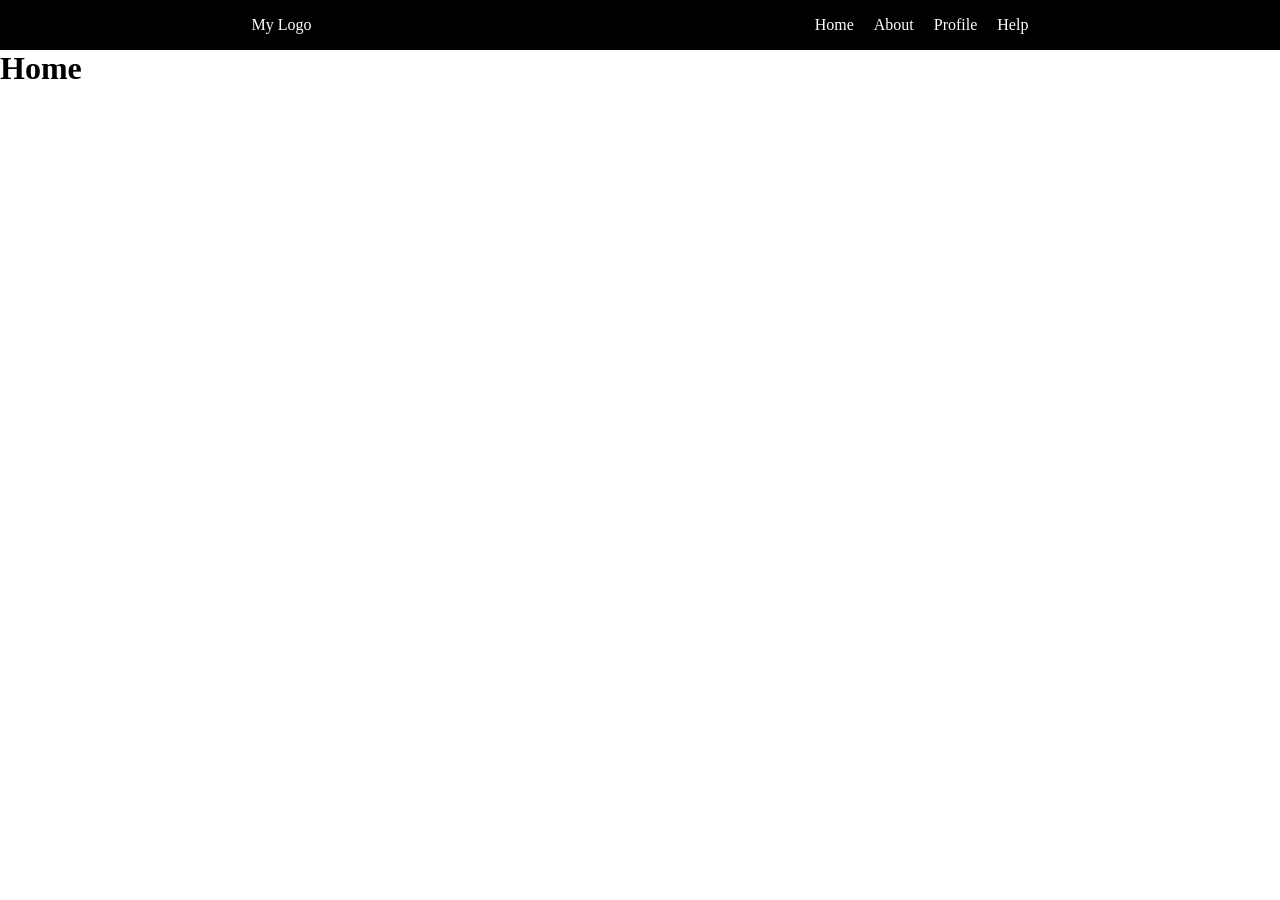
==== index.html @ 6d410bca "first commit" ====
<!DOCTYPE html>
<html lang="en">
<head>
    <meta charset="UTF-8">
    <meta name="viewport" content="width=device-width, initial-scale=1.0">
    <title>project1</title>
    <link rel="stylesheet" href="styles.css">
</head>
<body>
    <header id="header">
       
    </header>
    <h1>Home</h1>
    <script src="script.js"></script>
</body>
</html>
---- styles.css ----
*{
    margin: 0;
    padding: 0;
}
body{
    box-sizing: border-box;
}
nav{
    display: flex;
    justify-content: space-around;
    align-items: center;
    background-color: black;
    color: white;
    height: 50px;
}
ul{
    display: flex;
    list-style: none ;
    gap: 20px;
}
ul li a{
    text-decoration: none;
    color: white;
}
.active{
    color: red;
}
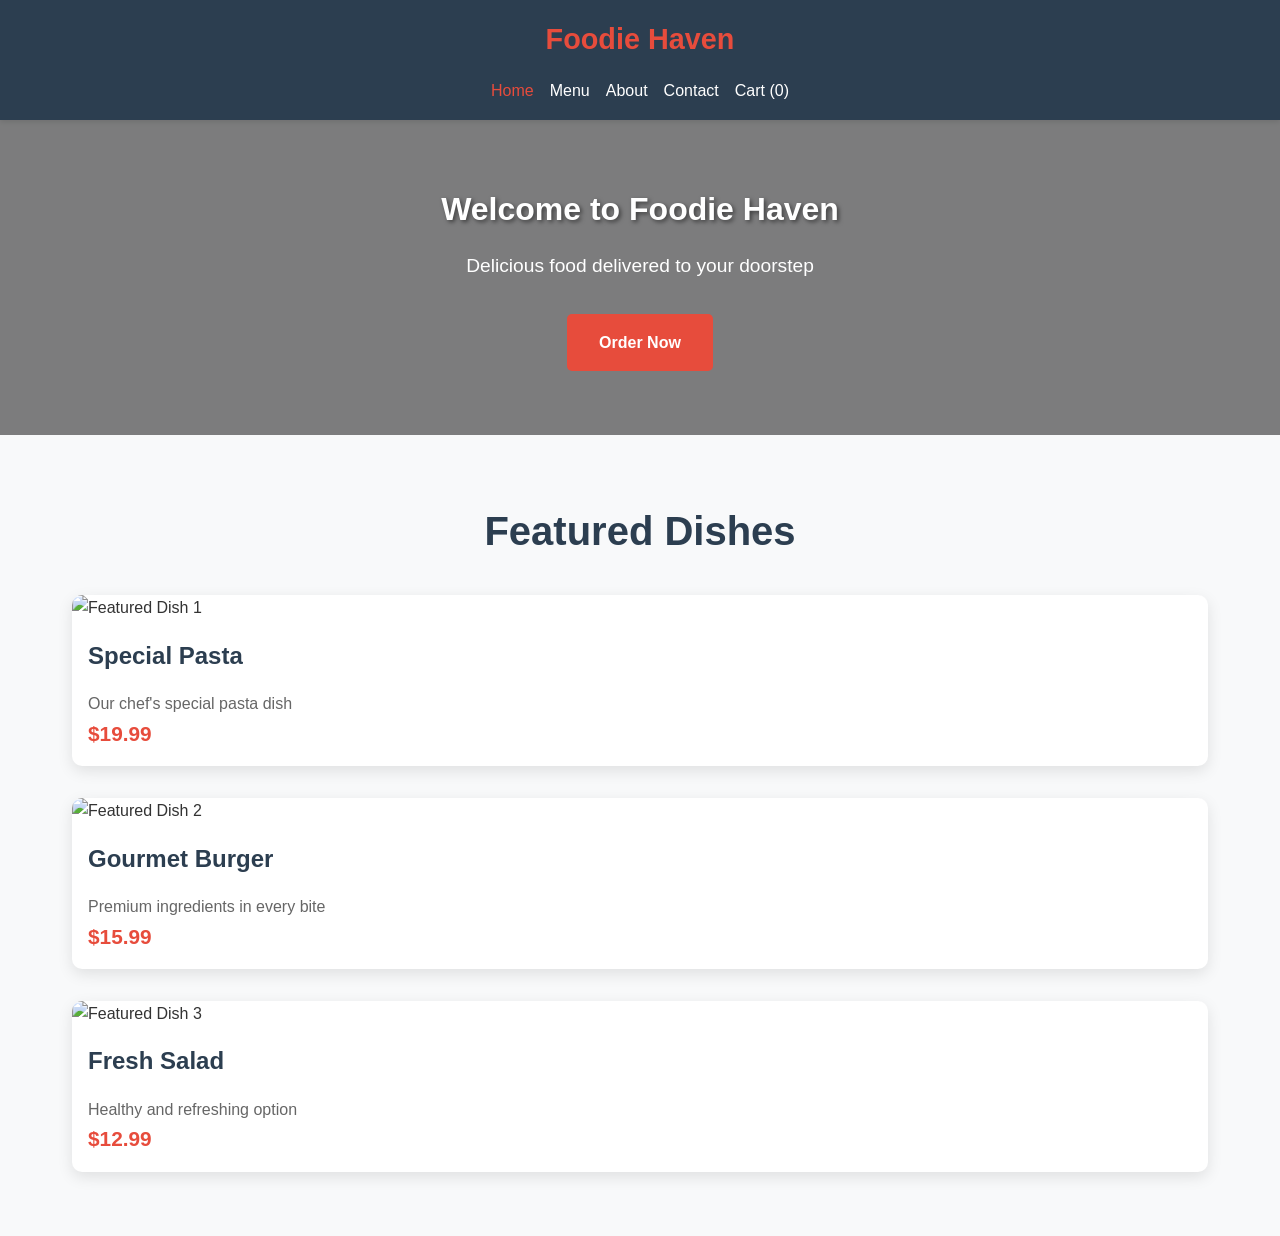
==== commit 65f562c0: "changed design" ====
--- a/index.html
+++ b/index.html
@@ -3,14 +3,43 @@
 <head>
     <meta charset="UTF-8">
     <meta name="viewport" content="width=device-width, initial-scale=1.0">
-    <title>project1</title>
+    <title>Foodie Haven - Online Food Store</title>
     <link rel="stylesheet" href="styles.css">
 </head>
 <body>
     <header id="header">
        
     </header>
-    <h1>Home</h1>
+    <main>
+        <section class="hero">
+            <h1>Welcome to Foodie Haven</h1>
+            <p>Delicious food delivered to your doorstep</p>
+            <a href="menu.html" class="cta-button">Order Now</a>
+        </section>
+        <section class="featured-products">
+            <h2>Featured Dishes</h2>
+            <div class="product-grid">
+                <div class="product-card">
+                    <img src="https://via.placeholder.com/300x200?text=Featured+Dish+1" alt="Featured Dish 1">
+                    <h3>Special Pasta</h3>
+                    <p>Our chef's special pasta dish</p>
+                    <span class="price">$19.99</span>
+                </div>
+                <div class="product-card">
+                    <img src="https://via.placeholder.com/300x200?text=Featured+Dish+2" alt="Featured Dish 2">
+                    <h3>Gourmet Burger</h3>
+                    <p>Premium ingredients in every bite</p>
+                    <span class="price">$15.99</span>
+                </div>
+                <div class="product-card">
+                    <img src="https://via.placeholder.com/300x200?text=Featured+Dish+3" alt="Featured Dish 3">
+                    <h3>Fresh Salad</h3>
+                    <p>Healthy and refreshing option</p>
+                    <span class="price">$12.99</span>
+                </div>
+            </div>
+        </section>
+    </main>
     <script src="script.js"></script>
 </body>
 </html>
--- a/styles.css
+++ b/styles.css
@@ -1,27 +1,443 @@
-*{
+* {
     margin: 0;
     padding: 0;
-}
-body{
     box-sizing: border-box;
 }
-nav{
+
+body {
+    font-family: 'Arial', sans-serif;
+    line-height: 1.6;
+    color: #333;
+    background-color: #f8f9fa;
+}
+
+nav {
     display: flex;
-    justify-content: space-around;
+    justify-content: space-between;
     align-items: center;
-    background-color: black;
-    color: white;
-    height: 50px;
-}
-ul{
+    background-color: #2c3e50;
+    color: white;
+    padding: 1rem 2rem;
+    box-shadow: 0 2px 5px rgba(0,0,0,0.1);
+}
+
+.logo {
+    font-size: 1.8rem;
+    font-weight: bold;
+    color: #e74c3c;
+}
+
+ul {
     display: flex;
-    list-style: none ;
-    gap: 20px;
-}
-ul li a{
+    list-style: none;
+    gap: 2rem;
+}
+
+ul li a {
     text-decoration: none;
     color: white;
-}
-.active{
-    color: red;
+    font-weight: 500;
+    transition: color 0.3s ease;
+}
+
+ul li a:hover, .active {
+    color: #e74c3c;
+}
+
+main {
+    min-height: calc(100vh - 80px);
+}
+
+.hero {
+    background: linear-gradient(rgba(0,0,0,0.5), rgba(0,0,0,0.5)), url('https://via.placeholder.com/1200x400?text=Delicious+Food');
+    background-size: cover;
+    background-position: center;
+    color: white;
+    text-align: center;
+    padding: 4rem 2rem;
+}
+
+.hero h1 {
+    font-size: 3rem;
+    margin-bottom: 1rem;
+    text-shadow: 2px 2px 4px rgba(0,0,0,0.5);
+}
+
+.hero p {
+    font-size: 1.2rem;
+    margin-bottom: 2rem;
+}
+
+.cta-button {
+    display: inline-block;
+    background-color: #e74c3c;
+    color: white;
+    padding: 1rem 2rem;
+    text-decoration: none;
+    border-radius: 5px;
+    font-weight: bold;
+    transition: background-color 0.3s ease;
+}
+
+.cta-button:hover {
+    background-color: #c0392b;
+}
+
+.featured-products, .menu-section, .about-content, .contact-content, .faq-content, .support-content, .cart-section {
+    padding: 4rem 2rem;
+    max-width: 1200px;
+    margin: 0 auto;
+}
+
+.featured-products h2, .menu-section h2, .about-content h2, .contact-content h2, .faq-content h2, .support-content h2 {
+    text-align: center;
+    margin-bottom: 2rem;
+    color: #2c3e50;
+    font-size: 2.5rem;
+}
+
+.product-grid, .menu-grid {
+    display: grid;
+    grid-template-columns: repeat(auto-fit, minmax(300px, 1fr));
+    gap: 2rem;
+    margin-top: 2rem;
+}
+
+.product-card, .menu-item {
+    background: white;
+    border-radius: 10px;
+    overflow: hidden;
+    box-shadow: 0 5px 15px rgba(0,0,0,0.1);
+    transition: transform 0.3s ease;
+}
+
+.product-card:hover, .menu-item:hover {
+    transform: translateY(-5px);
+}
+
+.product-card img, .menu-item img {
+    width: 100%;
+    height: 200px;
+    object-fit: cover;
+}
+
+.product-card h3, .menu-item h3 {
+    padding: 1rem;
+    font-size: 1.5rem;
+    color: #2c3e50;
+}
+
+.product-card p, .menu-item p {
+    padding: 0 1rem;
+    color: #666;
+}
+
+.price {
+    display: block;
+    font-size: 1.3rem;
+    font-weight: bold;
+    color: #e74c3c;
+    padding: 0 1rem 1rem;
+}
+
+.add-to-cart {
+    display: block;
+    width: calc(100% - 2rem);
+    margin: 0 1rem 1rem;
+    padding: 0.8rem;
+    background-color: #27ae60;
+    color: white;
+    border: none;
+    border-radius: 5px;
+    font-weight: bold;
+    cursor: pointer;
+    transition: background-color 0.3s ease;
+}
+
+.add-to-cart:hover {
+    background-color: #229954;
+}
+
+.about-content {
+    display: grid;
+    grid-template-columns: 2fr 1fr;
+    gap: 3rem;
+    align-items: start;
+}
+
+.about-text h2 {
+    color: #2c3e50;
+    margin-bottom: 1rem;
+    margin-top: 2rem;
+}
+
+.about-text ul {
+    margin-left: 2rem;
+    margin-bottom: 2rem;
+}
+
+.about-text li {
+    margin-bottom: 0.5rem;
+}
+
+.about-image img {
+    width: 100%;
+    border-radius: 10px;
+    box-shadow: 0 5px 15px rgba(0,0,0,0.1);
+}
+
+.contact-content {
+    display: grid;
+    grid-template-columns: 1fr 1fr;
+    gap: 3rem;
+}
+
+.contact-details {
+    display: grid;
+    grid-template-columns: 1fr 1fr;
+    gap: 2rem;
+}
+
+.contact-item {
+    background: white;
+    padding: 1.5rem;
+    border-radius: 10px;
+    box-shadow: 0 5px 15px rgba(0,0,0,0.1);
+}
+
+.contact-item h3 {
+    color: #2c3e50;
+    margin-bottom: 0.5rem;
+}
+
+.contact-form {
+    background: white;
+    padding: 2rem;
+    border-radius: 10px;
+    box-shadow: 0 5px 15px rgba(0,0,0,0.1);
+}
+
+.form-group {
+    margin-bottom: 1.5rem;
+}
+
+.form-group label {
+    display: block;
+    margin-bottom: 0.5rem;
+    font-weight: bold;
+    color: #2c3e50;
+}
+
+.form-group input, .form-group textarea {
+    width: 100%;
+    padding: 0.8rem;
+    border: 1px solid #ddd;
+    border-radius: 5px;
+    font-size: 1rem;
+}
+
+.submit-btn {
+    background-color: #e74c3c;
+    color: white;
+    padding: 1rem 2rem;
+    border: none;
+    border-radius: 5px;
+    font-weight: bold;
+    cursor: pointer;
+    transition: background-color 0.3s ease;
+}
+
+.submit-btn:hover {
+    background-color: #c0392b;
+}
+
+.faq-item {
+    background: white;
+    margin-bottom: 1rem;
+    padding: 1.5rem;
+    border-radius: 10px;
+    box-shadow: 0 2px 10px rgba(0,0,0,0.1);
+}
+
+.faq-item h3 {
+    color: #2c3e50;
+    margin-bottom: 0.5rem;
+}
+
+.support-options {
+    display: grid;
+    grid-template-columns: 1fr 1fr;
+    gap: 2rem;
+    margin-top: 2rem;
+}
+
+.support-item {
+    background: white;
+    padding: 2rem;
+    border-radius: 10px;
+    box-shadow: 0 5px 15px rgba(0,0,0,0.1);
+    text-align: center;
+}
+
+.support-item h3 {
+    color: #2c3e50;
+    margin-bottom: 1rem;
+}
+
+.cart-section {
+    background: white;
+    padding: 2rem;
+    border-radius: 10px;
+    box-shadow: 0 5px 15px rgba(0,0,0,0.1);
+    margin: 2rem auto;
+    max-width: 800px;
+}
+
+#cart-total {
+    margin-top: 2rem;
+    padding-top: 2rem;
+    border-top: 1px solid #eee;
+    text-align: right;
+}
+
+#checkout-btn {
+    background-color: #e74c3c;
+    color: white;
+    padding: 1rem 2rem;
+    border: none;
+    border-radius: 5px;
+    font-weight: bold;
+    cursor: pointer;
+    margin-top: 1rem;
+    transition: background-color 0.3s ease;
+}
+
+#checkout-btn:hover:not(:disabled) {
+    background-color: #c0392b;
+}
+
+#checkout-btn:disabled {
+    background-color: #bdc3c7;
+    cursor: not-allowed;
+}
+
+.cart-items-list {
+    margin-bottom: 2rem;
+}
+
+.cart-item {
+    display: flex;
+    justify-content: space-between;
+    align-items: center;
+    padding: 1rem;
+    border-bottom: 1px solid #eee;
+    background: #f9f9f9;
+    border-radius: 5px;
+    margin-bottom: 1rem;
+}
+
+.cart-item-info h4 {
+    margin-bottom: 0.5rem;
+    color: #2c3e50;
+}
+
+.cart-item-controls {
+    display: flex;
+    align-items: center;
+    gap: 0.5rem;
+}
+
+.cart-item-controls button {
+    background: #3498db;
+    color: white;
+    border: none;
+    padding: 0.3rem 0.6rem;
+    border-radius: 3px;
+    cursor: pointer;
+}
+
+.cart-item-controls .remove-btn {
+    background: #e74c3c;
+    margin-left: 1rem;
+}
+
+.cart-item-total {
+    font-weight: bold;
+    color: #e74c3c;
+    font-size: 1.1rem;
+}
+
+@media (max-width: 768px) {
+    nav {
+        flex-direction: column;
+        padding: 1rem;
+    }
+
+    ul {
+        margin-top: 1rem;
+        gap: 1rem;
+    }
+
+    .hero h1 {
+        font-size: 2rem;
+    }
+
+    .product-grid, .menu-grid {
+        grid-template-columns: 1fr;
+    }
+
+    .about-content, .contact-content {
+        grid-template-columns: 1fr;
+        gap: 2rem;
+    }
+
+    .contact-details {
+        grid-template-columns: 1fr;
+    }
+
+    .support-options {
+        grid-template-columns: 1fr;
+    }
+
+    .cart-item {
+        flex-direction: column;
+        align-items: flex-start;
+        gap: 1rem;
+    }
+
+    .cart-item-controls {
+        align-self: stretch;
+        justify-content: space-between;
+    }
+}
+    nav {
+        flex-direction: column;
+        padding: 1rem;
+    }
+
+    ul {
+        margin-top: 1rem;
+        gap: 1rem;
+    }
+
+    .hero h1 {
+        font-size: 2rem;
+    }
+
+    .product-grid, .menu-grid {
+        grid-template-columns: 1fr;
+    }
+
+    .about-content, .contact-content {
+        grid-template-columns: 1fr;
+        gap: 2rem;
+    }
+
+    .contact-details {
+        grid-template-columns: 1fr;
+    }
+
+    .support-options {
+        grid-template-columns: 1fr;
+    }
 }
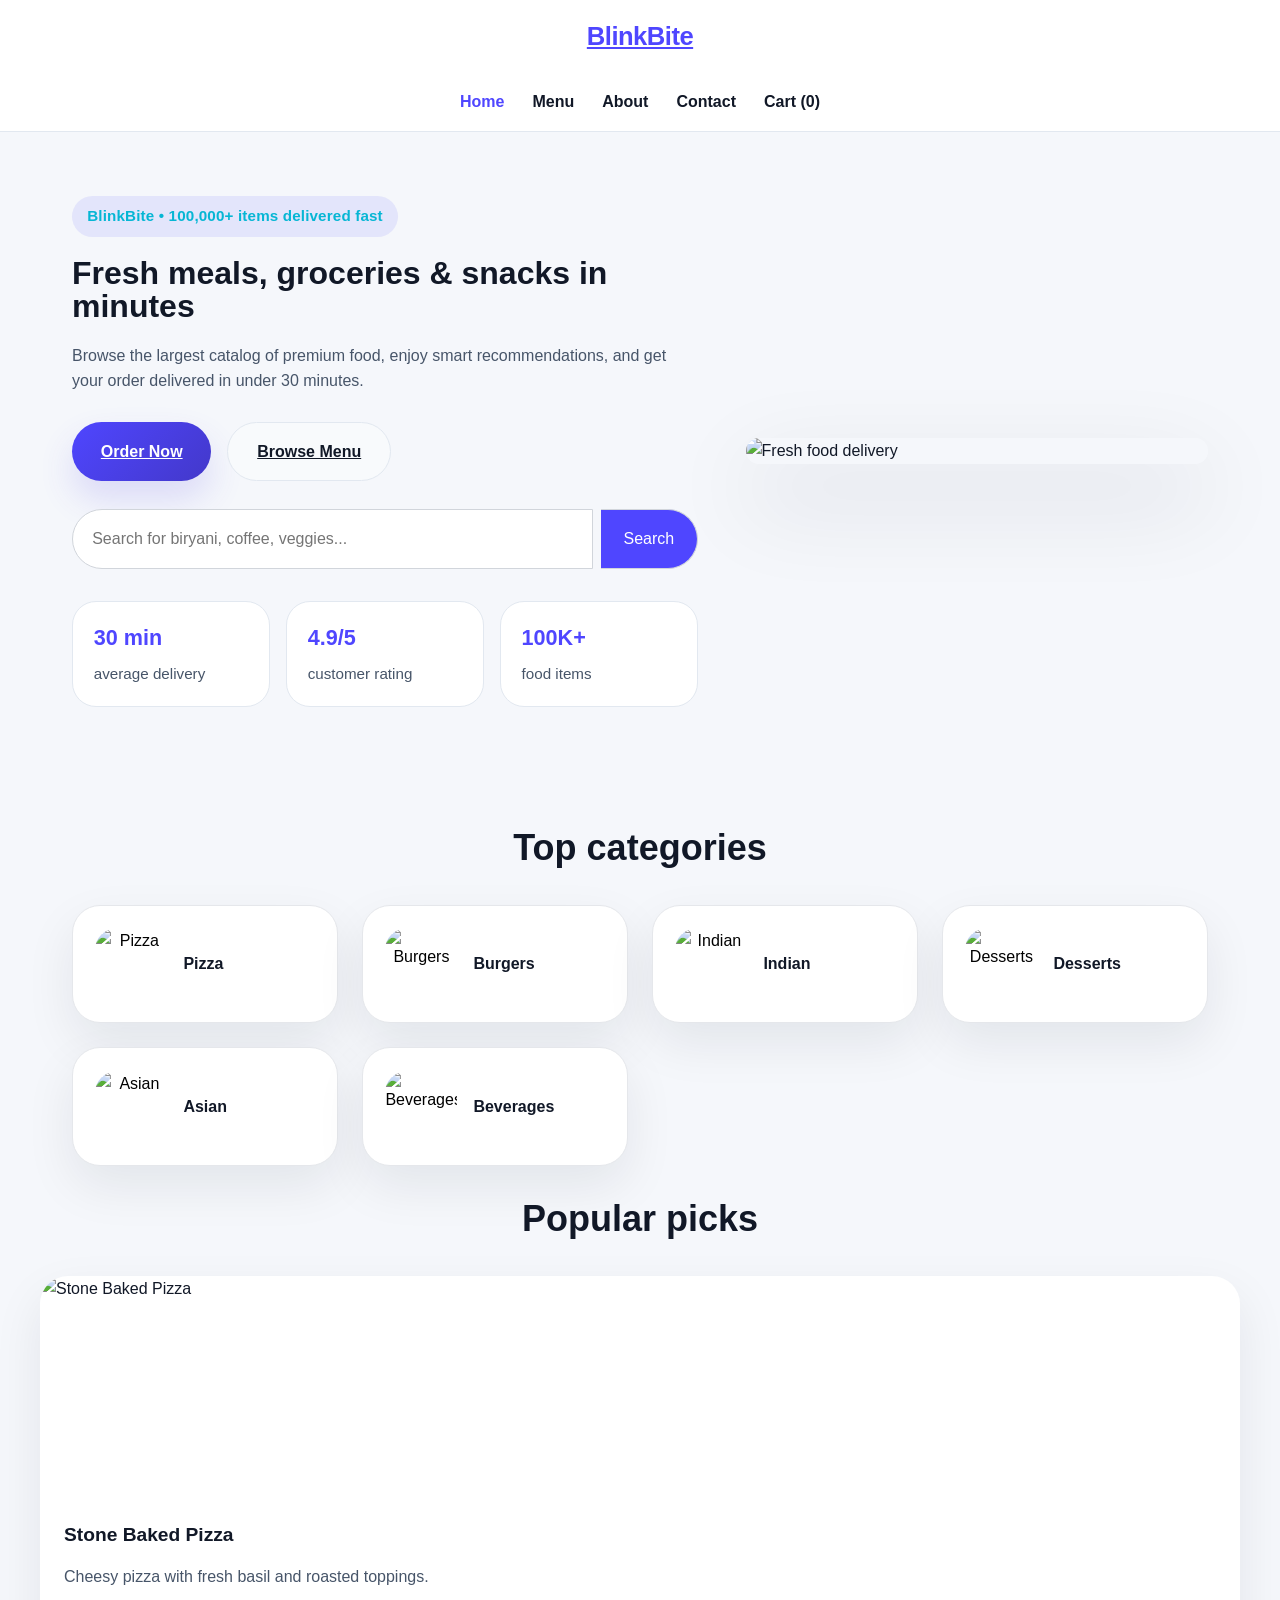
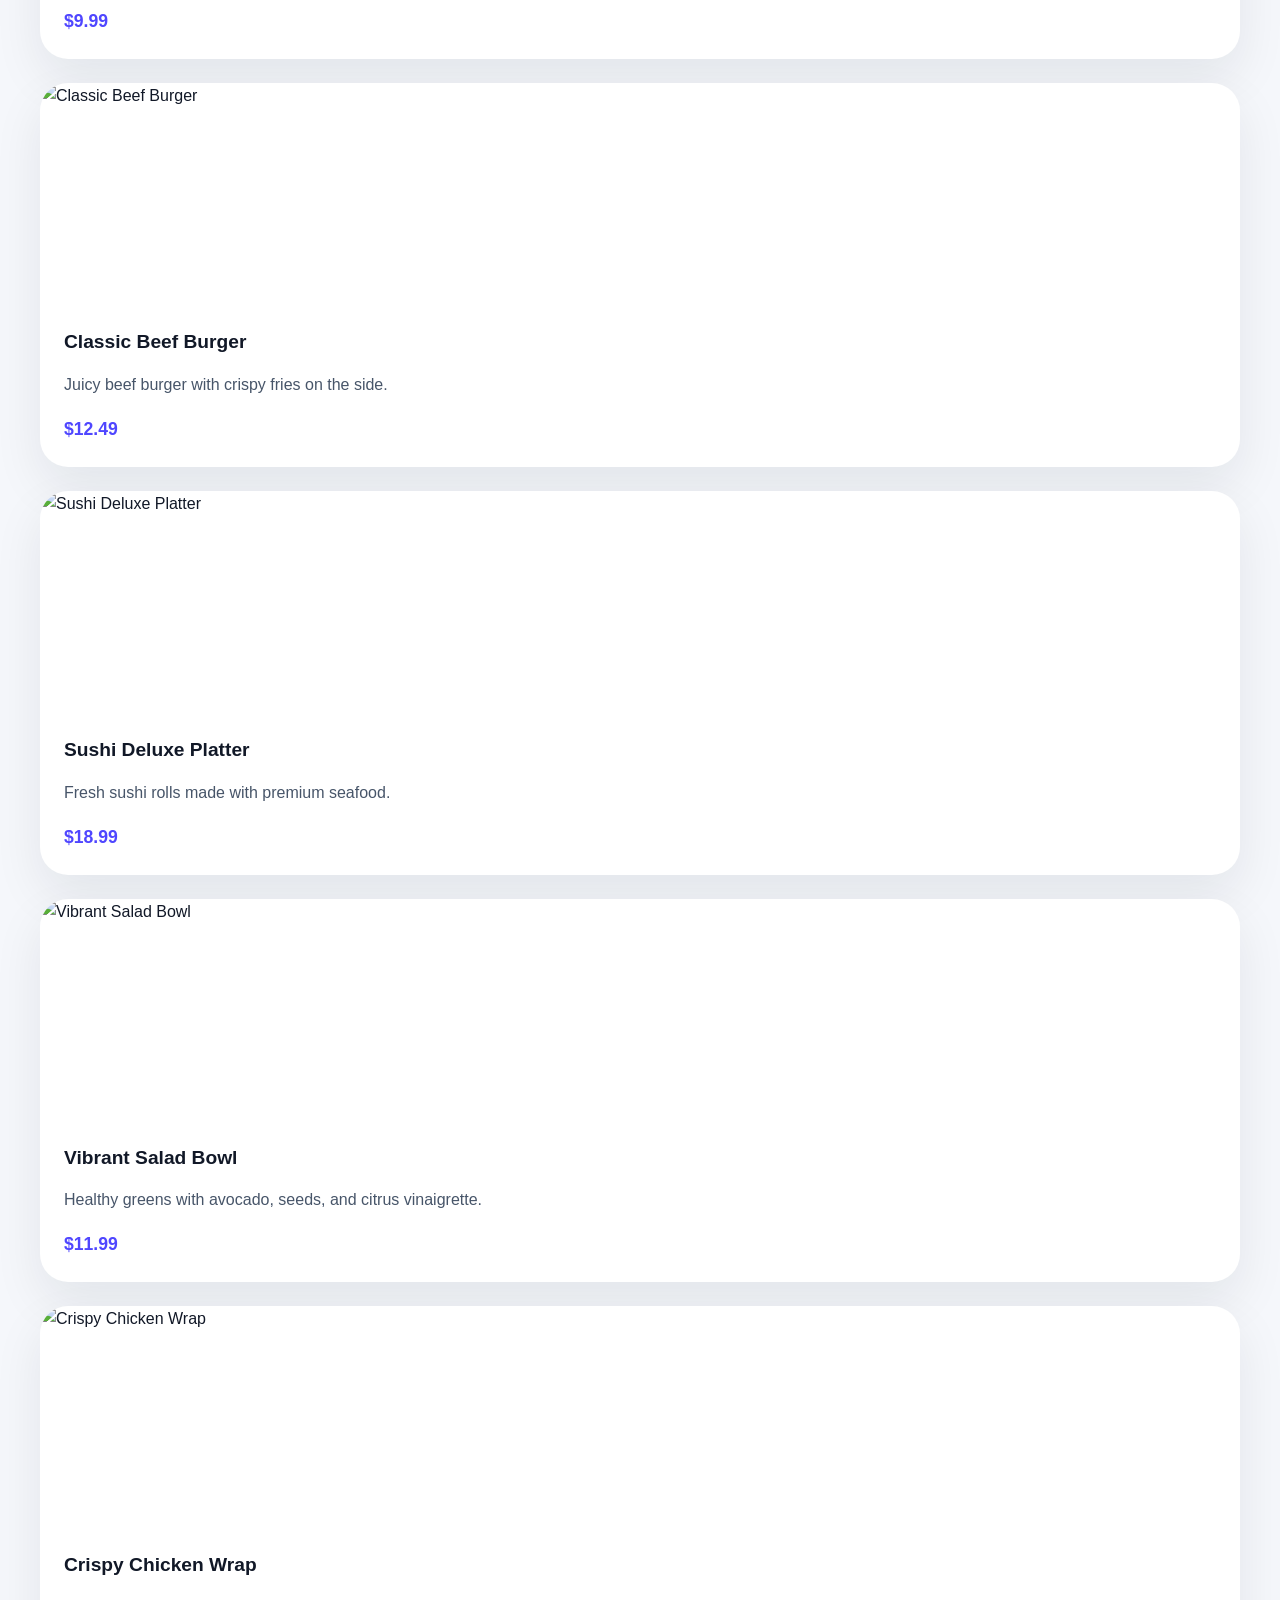
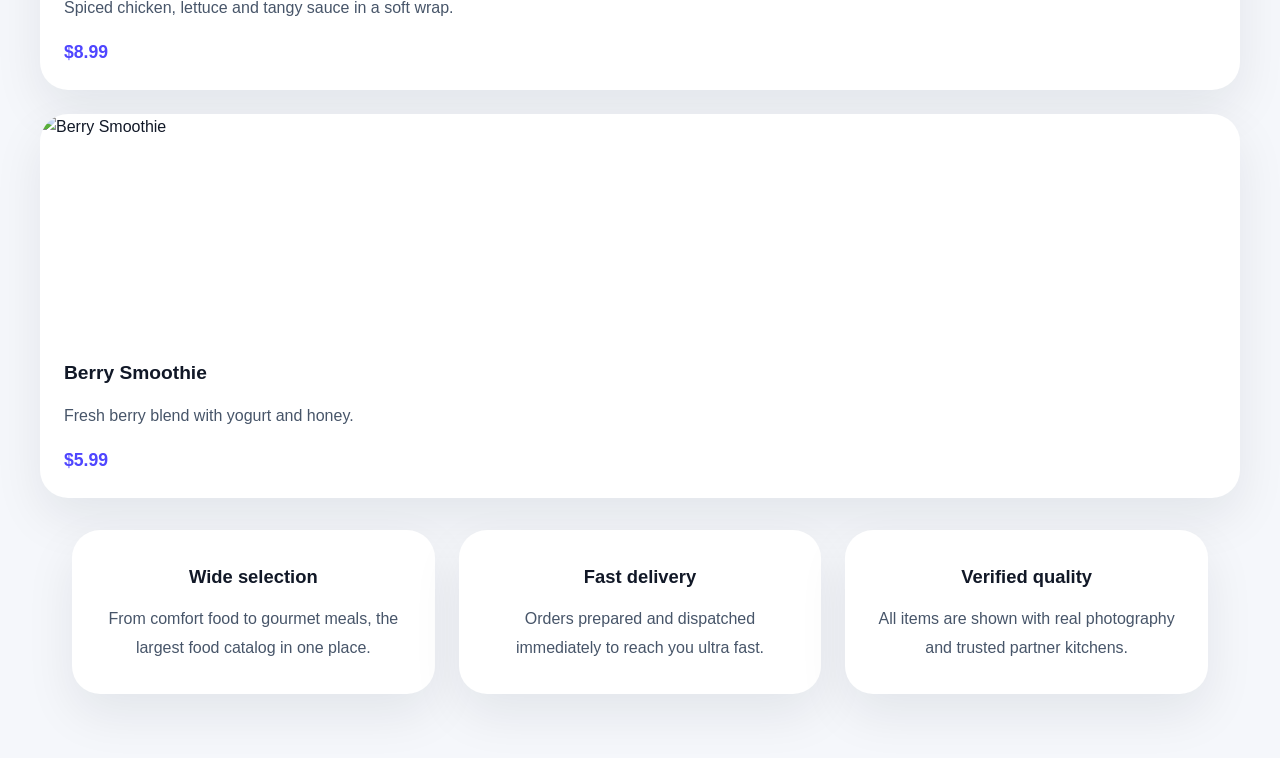
==== commit f1589612: "changed design 1" ====
--- a/index.html
+++ b/index.html
@@ -3,40 +3,64 @@
 <head>
     <meta charset="UTF-8">
     <meta name="viewport" content="width=device-width, initial-scale=1.0">
-    <title>Foodie Haven - Online Food Store</title>
+    <title>BlinkBite - Rapid Food & Grocery Delivery</title>
     <link rel="stylesheet" href="styles.css">
 </head>
 <body>
-    <header id="header">
-       
-    </header>
+    <header id="header"></header>
     <main>
-        <section class="hero">
-            <h1>Welcome to Foodie Haven</h1>
-            <p>Delicious food delivered to your doorstep</p>
-            <a href="menu.html" class="cta-button">Order Now</a>
+        <section class="hero home-hero">
+            <div class="hero-copy">
+                <span class="eyebrow">BlinkBite • 100,000+ items delivered fast</span>
+                <h1>Fresh meals, groceries & snacks in minutes</h1>
+                <p>Browse the largest catalog of premium food, enjoy smart recommendations, and get your order delivered in under 30 minutes.</p>
+                <div class="hero-actions">
+                    <a href="menu.html" class="cta-button">Order Now</a>
+                    <a href="menu.html#menu-list" class="secondary-button">Browse Menu</a>
+                </div>
+                <div class="search-bar">
+                    <input id="hero-search" type="search" placeholder="Search for biryani, coffee, veggies..." aria-label="Search for food">
+                    <button id="hero-search-btn" type="button">Search</button>
+                </div>
+                <div class="hero-stats">
+                    <div>
+                        <strong>30 min</strong>
+                        <span>average delivery</span>
+                    </div>
+                    <div>
+                        <strong>4.9/5</strong>
+                        <span>customer rating</span>
+                    </div>
+                    <div>
+                        <strong>100K+</strong>
+                        <span>food items</span>
+                    </div>
+                </div>
+            </div>
+            <div class="hero-image">
+                <img src="https://images.unsplash.com/photo-1517248135467-4c7edcad34c4?auto=format&fit=crop&w=950&q=80" alt="Fresh food delivery" loading="lazy">
+            </div>
+        </section>
+        <section class="top-categories">
+            <h2>Top categories</h2>
+            <div id="category-grid" class="category-grid"></div>
         </section>
         <section class="featured-products">
-            <h2>Featured Dishes</h2>
-            <div class="product-grid">
-                <div class="product-card">
-                    <img src="https://via.placeholder.com/300x200?text=Featured+Dish+1" alt="Featured Dish 1">
-                    <h3>Special Pasta</h3>
-                    <p>Our chef's special pasta dish</p>
-                    <span class="price">$19.99</span>
-                </div>
-                <div class="product-card">
-                    <img src="https://via.placeholder.com/300x200?text=Featured+Dish+2" alt="Featured Dish 2">
-                    <h3>Gourmet Burger</h3>
-                    <p>Premium ingredients in every bite</p>
-                    <span class="price">$15.99</span>
-                </div>
-                <div class="product-card">
-                    <img src="https://via.placeholder.com/300x200?text=Featured+Dish+3" alt="Featured Dish 3">
-                    <h3>Fresh Salad</h3>
-                    <p>Healthy and refreshing option</p>
-                    <span class="price">$12.99</span>
-                </div>
+            <h2>Popular picks</h2>
+            <div id="featured-grid" class="product-grid"></div>
+        </section>
+        <section class="highlights">
+            <div class="highlight-card">
+                <h3>Wide selection</h3>
+                <p>From comfort food to gourmet meals, the largest food catalog in one place.</p>
+            </div>
+            <div class="highlight-card">
+                <h3>Fast delivery</h3>
+                <p>Orders prepared and dispatched immediately to reach you ultra fast.</p>
+            </div>
+            <div class="highlight-card">
+                <h3>Verified quality</h3>
+                <p>All items are shown with real photography and trusted partner kitchens.</p>
             </div>
         </section>
     </main>
--- a/styles.css
+++ b/styles.css
@@ -1,303 +1,744 @@
+:root {
+    --primary: #4f46ff;
+    --secondary: #06b6d4;
+    --text: #111827;
+    --muted: #475569;
+    --surface: #ffffff;
+    --background: #eef2ff;
+}
+
 * {
     margin: 0;
     padding: 0;
     box-sizing: border-box;
 }
 
+html {
+    scroll-behavior: smooth;
+}
+
 body {
-    font-family: 'Arial', sans-serif;
+    font-family: 'Inter', 'Segoe UI', sans-serif;
     line-height: 1.6;
-    color: #333;
-    background-color: #f8f9fa;
+    color: var(--text);
+    background-color: #f5f7fb;
+}
+
+img {
+    display: block;
+    width: 100%;
+    height: auto;
+}
+
+button,
+input,
+textarea {
+    font: inherit;
+}
+
+header {
+    position: sticky;
+    top: 0;
+    z-index: 100;
+    background: rgba(255, 255, 255, 0.95);
+    border-bottom: 1px solid #e2e8f0;
+    backdrop-filter: blur(10px);
 }
 
 nav {
-    display: flex;
-    justify-content: space-between;
-    align-items: center;
-    background-color: #2c3e50;
-    color: white;
-    padding: 1rem 2rem;
-    box-shadow: 0 2px 5px rgba(0,0,0,0.1);
-}
-
-.logo {
-    font-size: 1.8rem;
-    font-weight: bold;
-    color: #e74c3c;
-}
-
-ul {
-    display: flex;
-    list-style: none;
-    gap: 2rem;
-}
-
-ul li a {
-    text-decoration: none;
-    color: white;
-    font-weight: 500;
-    transition: color 0.3s ease;
-}
-
-ul li a:hover, .active {
-    color: #e74c3c;
-}
-
-main {
-    min-height: calc(100vh - 80px);
-}
-
-.hero {
-    background: linear-gradient(rgba(0,0,0,0.5), rgba(0,0,0,0.5)), url('https://via.placeholder.com/1200x400?text=Delicious+Food');
-    background-size: cover;
-    background-position: center;
-    color: white;
-    text-align: center;
-    padding: 4rem 2rem;
-}
-
-.hero h1 {
-    font-size: 3rem;
-    margin-bottom: 1rem;
-    text-shadow: 2px 2px 4px rgba(0,0,0,0.5);
-}
-
-.hero p {
-    font-size: 1.2rem;
-    margin-bottom: 2rem;
-}
-
-.cta-button {
-    display: inline-block;
-    background-color: #e74c3c;
-    color: white;
-    padding: 1rem 2rem;
-    text-decoration: none;
-    border-radius: 5px;
-    font-weight: bold;
-    transition: background-color 0.3s ease;
-}
-
-.cta-button:hover {
-    background-color: #c0392b;
-}
-
-.featured-products, .menu-section, .about-content, .contact-content, .faq-content, .support-content, .cart-section {
-    padding: 4rem 2rem;
     max-width: 1200px;
     margin: 0 auto;
-}
-
-.featured-products h2, .menu-section h2, .about-content h2, .contact-content h2, .faq-content h2, .support-content h2 {
+    padding: 1rem 2rem;
+    display: flex;
+    justify-content: space-between;
+    align-items: center;
+    gap: 1rem;
+}
+
+.logo {
+    font-size: 1.6rem;
+    font-weight: 800;
+    letter-spacing: -0.02em;
+    color: var(--primary);
+}
+
+nav ul {
+    display: flex;
+    align-items: center;
+    gap: 1.75rem;
+    list-style: none;
+    flex-wrap: wrap;
+}
+
+nav ul li a {
+    text-decoration: none;
+    color: var(--text);
+    font-weight: 600;
+    transition: color 0.25s ease;
+}
+
+nav ul li a:hover,
+nav ul li a.active {
+    color: var(--primary);
+}
+
+main {
+    max-width: 1200px;
+    margin: 0 auto;
+}
+
+.hero {
+    padding: 4rem 2rem;
+}
+
+.home-hero {
+    display: grid;
+    grid-template-columns: 1.15fr 0.85fr;
+    align-items: center;
+    gap: 3rem;
+}
+
+.hero-copy {
+    max-width: 640px;
+}
+
+.eyebrow {
+    display: inline-flex;
+    align-items: center;
+    gap: 0.6rem;
+    padding: 0.55rem 0.95rem;
+    border-radius: 999px;
+    background: rgba(99, 102, 241, 0.12);
+    color: var(--secondary);
+    font-size: 0.95rem;
+    font-weight: 700;
+    letter-spacing: 0.01em;
+}
+
+.hero h1 {
+    font-size: clamp(2.8rem, 4vw, 4.2rem);
+    line-height: 1.03;
+    margin-top: 1.2rem;
+    margin-bottom: 1.25rem;
+}
+
+.hero p {
+    max-width: 700px;
+    font-size: 1rem;
+    color: var(--muted);
+    margin-bottom: 1.75rem;
+}
+
+.hero-actions {
+    display: flex;
+    flex-wrap: wrap;
+    gap: 1rem;
+    margin-bottom: 1.75rem;
+}
+
+.cta-button,
+.secondary-button,
+.load-more-btn,
+#checkout-btn {
+    display: inline-flex;
+    align-items: center;
+    justify-content: center;
+    border: none;
+    border-radius: 999px;
+    cursor: pointer;
+    font-weight: 700;
+    transition: transform 0.2s ease, background-color 0.2s ease, box-shadow 0.2s ease;
+}
+
+.cta-button {
+    padding: 1rem 1.8rem;
+    color: #fff;
+    background: linear-gradient(135deg, var(--primary), #4338ca);
+    box-shadow: 0 18px 35px rgba(79, 70, 229, 0.16);
+}
+
+.secondary-button {
+    padding: 1rem 1.8rem;
+    color: var(--text);
+    background: #f8fafc;
+    border: 1px solid #e2e8f0;
+}
+
+.cta-button:hover,
+.secondary-button:hover,
+.load-more-btn:hover,
+#checkout-btn:hover {
+    transform: translateY(-2px);
+}
+
+.search-bar {
+    display: flex;
+    align-items: center;
+    gap: 0.5rem;
+    margin-bottom: 1.5rem;
+}
+
+.search-bar input {
+    flex: 1;
+    min-width: 0;
+    border-radius: 999px 0 0 999px;
+    border: 1px solid #d1d5db;
+    padding: 1rem 1.2rem;
+    background: #fff;
+    color: var(--text);
+    outline: none;
+}
+
+.search-bar button {
+    padding: 1rem 1.4rem;
+    border-radius: 0 999px 999px 0;
+    border: 1px solid #d1d5db;
+    border-left: none;
+    background: var(--primary);
+    color: #fff;
+}
+
+.hero-stats {
+    display: grid;
+    grid-template-columns: repeat(3, minmax(0, 1fr));
+    gap: 1rem;
+    margin-top: 2rem;
+}
+
+.hero-stats div {
+    padding: 1.2rem 1.3rem;
+    background: var(--surface);
+    border-radius: 24px;
+    border: 1px solid #e2e8f0;
+}
+
+.hero-stats strong {
+    display: block;
+    font-size: 1.35rem;
+    margin-bottom: 0.35rem;
+    color: var(--primary);
+}
+
+.hero-stats span {
+    color: var(--muted);
+    font-size: 0.95rem;
+}
+
+.hero-image img {
+    border-radius: 32px;
+    box-shadow: 0 35px 90px rgba(15, 23, 42, 0.16);
+}
+
+.top-categories {
+    padding: 3rem 2rem 1.5rem;
+}
+
+.top-categories h2,
+.featured-products h2 {
+    font-size: 2.25rem;
     text-align: center;
-    margin-bottom: 2rem;
-    color: #2c3e50;
-    font-size: 2.5rem;
-}
-
-.product-grid, .menu-grid {
-    display: grid;
-    grid-template-columns: repeat(auto-fit, minmax(300px, 1fr));
+    margin-bottom: 1.75rem;
+}
+
+.category-grid,
+.product-grid,
+.menu-grid {
+    display: grid;
+    grid-template-columns: repeat(auto-fit, minmax(240px, 1fr));
+    gap: 1.5rem;
+}
+
+.category-card,
+.product-card,
+.menu-item,
+.highlight-card,
+.contact-info,
+.contact-form,
+.cart-section {
+    background: var(--surface);
+    border-radius: 28px;
+    box-shadow: 0 20px 50px rgba(15, 23, 42, 0.08);
+}
+
+.category-card {
+    display: flex;
+    align-items: center;
+    gap: 1rem;
+    padding: 1.4rem;
+    border: 1px solid #e5e7eb;
+    cursor: pointer;
+    transition: transform 0.2s ease, box-shadow 0.2s ease;
+}
+
+.category-card:hover {
+    transform: translateY(-3px);
+}
+
+.category-card img {
+    width: 72px;
+    height: 72px;
+    border-radius: 22px;
+    object-fit: cover;
+}
+
+.category-card h3 {
+    font-size: 1rem;
+    color: var(--text);
+    font-weight: 700;
+}
+
+.product-card,
+.menu-item {
+    overflow: hidden;
+}
+
+.product-card img,
+.menu-item img {
+    height: 220px;
+    object-fit: cover;
+}
+
+.product-card .card-content,
+.menu-item .card-content {
+    padding: 1.5rem;
+}
+
+.product-card h3,
+.menu-item h3 {
+    font-size: 1.2rem;
+    margin-bottom: 0.8rem;
+}
+
+.product-card p,
+.menu-item p {
+    color: var(--muted);
+    line-height: 1.75;
+    margin-bottom: 1rem;
+}
+
+.price {
+    display: inline-block;
+    color: var(--primary);
+    font-weight: 800;
+    font-size: 1.1rem;
+}
+
+.add-to-cart {
+    width: 100%;
+    padding: 0.95rem 1rem;
+    background: var(--primary);
+    color: #fff;
+    border: none;
+    border-radius: 999px;
+    cursor: pointer;
+    transition: background-color 0.2s ease;
+}
+
+.add-to-cart:hover {
+    background: #4338ca;
+}
+
+.highlights {
+    display: grid;
+    grid-template-columns: repeat(auto-fit, minmax(220px, 1fr));
+    gap: 1.5rem;
+    padding: 2rem 2rem 4rem;
+}
+
+.highlight-card {
+    padding: 2rem;
+    text-align: center;
+}
+
+.highlight-card h3 {
+    margin-bottom: 0.85rem;
+    font-size: 1.15rem;
+}
+
+.highlight-card p {
+    color: var(--muted);
+    line-height: 1.8;
+}
+
+.menu-hero {
+    padding: 3rem 2rem 1rem;
+}
+
+.menu-filters {
+    padding: 0 2rem 1rem;
+}
+
+.filter-row {
+    display: flex;
+    align-items: center;
+    justify-content: space-between;
+    flex-wrap: wrap;
+    gap: 1rem;
+    margin-bottom: 1rem;
+}
+
+.search-bar.compact {
+    max-width: 720px;
+}
+
+.filter-summary {
+    color: var(--muted);
+    font-size: 0.95rem;
+}
+
+.category-chips {
+    display: flex;
+    flex-wrap: wrap;
+    gap: 0.75rem;
+}
+
+.category-chip {
+    padding: 0.85rem 1.25rem;
+    border-radius: 999px;
+    border: 1px solid #e5e7eb;
+    background: #fff;
+    color: #334155;
+    cursor: pointer;
+    transition: background-color 0.2s ease, color 0.2s ease, transform 0.2s ease;
+}
+
+.category-chip:hover {
+    transform: translateY(-2px);
+}
+
+.category-chip.active {
+    background: var(--primary);
+    color: #fff;
+    border-color: var(--primary);
+}
+
+.menu-layout {
+    display: grid;
+    grid-template-columns: minmax(260px, 1fr) minmax(0, 2.2fr);
     gap: 2rem;
+    align-items: flex-start;
+    padding: 0 2rem;
+}
+
+.sidebar {
+    display: grid;
+    gap: 1.5rem;
+    position: sticky;
+    top: 100px;
+    align-self: start;
+}
+
+.sidebar-card {
+    background: var(--surface);
+    border-radius: 28px;
+    box-shadow: 0 24px 60px rgba(15, 23, 42, 0.08);
+    padding: 1.5rem;
+}
+
+.sidebar-card h2 {
+    margin-bottom: 1rem;
+    font-size: 1.15rem;
+    color: var(--text);
+}
+
+.flash-deals-list,
+.quick-order-list {
+    display: grid;
+    gap: 0.9rem;
+}
+
+.flash-deal-card {
+    display: grid;
+    grid-template-columns: 72px 1fr;
+    gap: 0.9rem;
+    padding: 1rem;
+    border-radius: 22px;
+    background: #f8fbff;
+    border: 1px solid #e2e8f0;
+}
+
+.flash-deal-card img {
+    width: 72px;
+    height: 72px;
+    border-radius: 18px;
+    object-fit: cover;
+}
+
+.flash-deal-meta {
+    display: grid;
+    gap: 0.35rem;
+}
+
+.flash-deal-meta h3 {
+    font-size: 1rem;
+    margin: 0;
+}
+
+.flash-deal-meta p {
+    color: var(--muted);
+    font-size: 0.95rem;
+}
+
+.flash-deal-bottom {
+    display: flex;
+    align-items: center;
+    justify-content: space-between;
+    gap: 0.75rem;
+}
+
+.deal-badge {
+    display: inline-flex;
+    padding: 0.35rem 0.65rem;
+    border-radius: 999px;
+    background: rgba(79, 70, 229, 0.12);
+    color: var(--primary);
+    font-size: 0.82rem;
+    font-weight: 700;
+}
+
+.quick-order-chip {
+    display: grid;
+    grid-template-columns: 1fr auto;
+    gap: 0.75rem;
+    align-items: center;
+    padding: 0.95rem 1rem;
+    border-radius: 999px;
+    background: #f8fafc;
+    border: 1px solid #e2e8f0;
+    color: var(--text);
+    cursor: pointer;
+    transition: transform 0.15s ease, box-shadow 0.15s ease;
+}
+
+.quick-order-chip:hover {
+    transform: translateY(-2px);
+    box-shadow: 0 10px 30px rgba(15, 23, 42, 0.08);
+}
+
+.quick-order-chip strong {
+    font-size: 0.98rem;
+}
+
+.quick-order-chip small {
+    color: var(--muted);
+    font-size: 0.92rem;
+}
+
+.menu-section {
+    padding: 0 0 3rem;
+}
+
+.load-more-wrap {
+    text-align: center;
     margin-top: 2rem;
 }
 
-.product-card, .menu-item {
-    background: white;
-    border-radius: 10px;
-    overflow: hidden;
-    box-shadow: 0 5px 15px rgba(0,0,0,0.1);
-    transition: transform 0.3s ease;
-}
-
-.product-card:hover, .menu-item:hover {
-    transform: translateY(-5px);
-}
-
-.product-card img, .menu-item img {
+.load-more-btn {
+    padding: 1rem 1.6rem;
+    background: var(--secondary);
+    color: #fff;
+    border: none;
+    border-radius: 999px;
+    cursor: pointer;
+}
+
+.cart-section {
+    padding: 2rem;
+    margin: 2rem auto 4rem;
+    max-width: 920px;
+}
+
+.cart-items-list {
+    display: grid;
+    gap: 1.25rem;
+}
+
+.cart-item {
+    display: grid;
+    grid-template-columns: 1fr auto;
+    gap: 1rem;
+    padding: 1.25rem 1.5rem;
+    background: #f8fafc;
+    border-radius: 24px;
+}
+
+.cart-item-info h4 {
+    margin-bottom: 0.45rem;
+    font-size: 1.1rem;
+}
+
+.cart-item-controls {
+    display: flex;
+    flex-wrap: wrap;
+    align-items: center;
+    gap: 0.6rem;
+}
+
+.cart-item-controls button {
+    padding: 0.7rem 0.95rem;
+    border: none;
+    border-radius: 999px;
+    background: #eef2ff;
+    color: #4338ca;
+    cursor: pointer;
+}
+
+.cart-item-total {
+    font-weight: 800;
+    color: var(--primary);
+    text-align: right;
+}
+
+#cart-total {
+    display: flex;
+    flex-wrap: wrap;
+    justify-content: space-between;
+    gap: 1rem;
+    align-items: center;
+    margin-top: 1.5rem;
+}
+
+#cart-total p {
+    font-size: 1.15rem;
+    font-weight: 700;
+}
+
+#checkout-btn {
+    padding: 1rem 1.5rem;
+    background: var(--primary);
+    color: #fff;
+    border: none;
+}
+
+#checkout-btn:disabled {
+    opacity: 0.55;
+    cursor: not-allowed;
+}
+
+.about-content,
+.contact-content {
+    display: grid;
+    grid-template-columns: 1.3fr 0.9fr;
+    gap: 2.5rem;
+    padding: 2.5rem 2rem 4rem;
+}
+
+.about-text h2,
+.contact-form h2 {
+    margin-bottom: 1rem;
+    color: var(--text);
+}
+
+.about-text p,
+.about-text ul,
+.contact-item p,
+.contact-form label,
+.contact-form input,
+.contact-form textarea {
+    color: var(--muted);
+}
+
+.about-text ul {
+    list-style: disc;
+    margin-left: 1.25rem;
+    margin-top: 1rem;
+}
+
+.about-text li {
+    margin-bottom: 0.8rem;
+    line-height: 1.85;
+}
+
+.about-image img,
+.contact-info,
+.contact-form {
+    border-radius: 32px;
+}
+
+.about-image img {
+    box-shadow: 0 35px 85px rgba(15, 23, 42, 0.12);
+}
+
+.contact-info,
+.contact-form {
+    background: var(--surface);
+    padding: 2rem;
+    box-shadow: 0 30px 80px rgba(15, 23, 42, 0.08);
+}
+
+.contact-details {
+    display: grid;
+    grid-template-columns: repeat(2, minmax(0, 1fr));
+    gap: 1.5rem;
+}
+
+.contact-item {
+    background: #f8fafc;
+}
+
+.contact-form .form-group {
+    margin-bottom: 1.25rem;
+}
+
+.contact-form input,
+.contact-form textarea {
     width: 100%;
-    height: 200px;
-    object-fit: cover;
-}
-
-.product-card h3, .menu-item h3 {
-    padding: 1rem;
-    font-size: 1.5rem;
-    color: #2c3e50;
-}
-
-.product-card p, .menu-item p {
-    padding: 0 1rem;
-    color: #666;
-}
-
-.price {
-    display: block;
-    font-size: 1.3rem;
-    font-weight: bold;
-    color: #e74c3c;
-    padding: 0 1rem 1rem;
-}
-
-.add-to-cart {
-    display: block;
-    width: calc(100% - 2rem);
-    margin: 0 1rem 1rem;
-    padding: 0.8rem;
-    background-color: #27ae60;
-    color: white;
-    border: none;
-    border-radius: 5px;
-    font-weight: bold;
-    cursor: pointer;
-    transition: background-color 0.3s ease;
-}
-
-.add-to-cart:hover {
-    background-color: #229954;
-}
-
-.about-content {
-    display: grid;
-    grid-template-columns: 2fr 1fr;
-    gap: 3rem;
-    align-items: start;
-}
-
-.about-text h2 {
-    color: #2c3e50;
-    margin-bottom: 1rem;
-    margin-top: 2rem;
-}
-
-.about-text ul {
-    margin-left: 2rem;
-    margin-bottom: 2rem;
-}
-
-.about-text li {
-    margin-bottom: 0.5rem;
-}
-
-.about-image img {
+    padding: 1rem 1.1rem;
+    border: 1px solid #e2e8f0;
+    border-radius: 24px;
+    background: #f8fafc;
+}
+
+.submit-btn {
     width: 100%;
-    border-radius: 10px;
-    box-shadow: 0 5px 15px rgba(0,0,0,0.1);
-}
-
-.contact-content {
-    display: grid;
-    grid-template-columns: 1fr 1fr;
-    gap: 3rem;
-}
-
-.contact-details {
-    display: grid;
-    grid-template-columns: 1fr 1fr;
-    gap: 2rem;
-}
-
-.contact-item {
-    background: white;
-    padding: 1.5rem;
-    border-radius: 10px;
-    box-shadow: 0 5px 15px rgba(0,0,0,0.1);
-}
-
-.contact-item h3 {
-    color: #2c3e50;
-    margin-bottom: 0.5rem;
-}
-
-.contact-form {
-    background: white;
-    padding: 2rem;
-    border-radius: 10px;
-    box-shadow: 0 5px 15px rgba(0,0,0,0.1);
-}
-
-.form-group {
-    margin-bottom: 1.5rem;
-}
-
-.form-group label {
-    display: block;
-    margin-bottom: 0.5rem;
-    font-weight: bold;
-    color: #2c3e50;
-}
-
-.form-group input, .form-group textarea {
-    width: 100%;
-    padding: 0.8rem;
-    border: 1px solid #ddd;
-    border-radius: 5px;
-    font-size: 1rem;
-}
-
-.submit-btn {
-    background-color: #e74c3c;
-    color: white;
-    padding: 1rem 2rem;
-    border: none;
-    border-radius: 5px;
-    font-weight: bold;
-    cursor: pointer;
-    transition: background-color 0.3s ease;
-}
-
-.submit-btn:hover {
-    background-color: #c0392b;
-}
-
-.faq-item {
-    background: white;
-    margin-bottom: 1rem;
-    padding: 1.5rem;
-    border-radius: 10px;
-    box-shadow: 0 2px 10px rgba(0,0,0,0.1);
-}
-
-.faq-item h3 {
-    color: #2c3e50;
-    margin-bottom: 0.5rem;
-}
-
-.support-options {
-    display: grid;
-    grid-template-columns: 1fr 1fr;
-    gap: 2rem;
-    margin-top: 2rem;
-}
-
-.support-item {
-    background: white;
-    padding: 2rem;
-    border-radius: 10px;
-    box-shadow: 0 5px 15px rgba(0,0,0,0.1);
-    text-align: center;
-}
-
-.support-item h3 {
-    color: #2c3e50;
-    margin-bottom: 1rem;
-}
-
-.cart-section {
-    background: white;
-    padding: 2rem;
-    border-radius: 10px;
-    box-shadow: 0 5px 15px rgba(0,0,0,0.1);
-    margin: 2rem auto;
-    max-width: 800px;
-}
-
-#cart-total {
-    margin-top: 2rem;
-    padding-top: 2rem;
-    border-top: 1px solid #eee;
-    text-align: right;
+    padding: 1rem 1.3rem;
+    background: var(--primary);
+    color: #fff;
+}
+
+@media (max-width: 1024px) {
+    .home-hero {
+        grid-template-columns: 1fr;
+    }
+    .hero {
+        padding: 3rem 1.5rem;
+    }
+    .top-categories,
+    .featured-products,
+    .menu-section,
+    .about-content,
+    .contact-content {
+        padding-left: 1.5rem;
+        padding-right: 1.5rem;
+    }
+}
+
+@media (max-width: 760px) {
+    nav {
+        flex-direction: column;
+        align-items: flex-start;
+    }
+    nav ul {
+        gap: 1rem;
+    }
+    .hero-stats {
+        grid-template-columns: 1fr;
+    }
+    .search-bar,
+    .filter-row {
+        flex-direction: column;
+        align-items: stretch;
+    }
+    .menu-grid,
+    .product-grid,
+    .category-grid,
+    .about-content,
+    .contact-content {
+        grid-template-columns: 1fr;
+    }
+    .cart-item {
+        grid-template-columns: 1fr;
+    }
 }
 
 #checkout-btn {
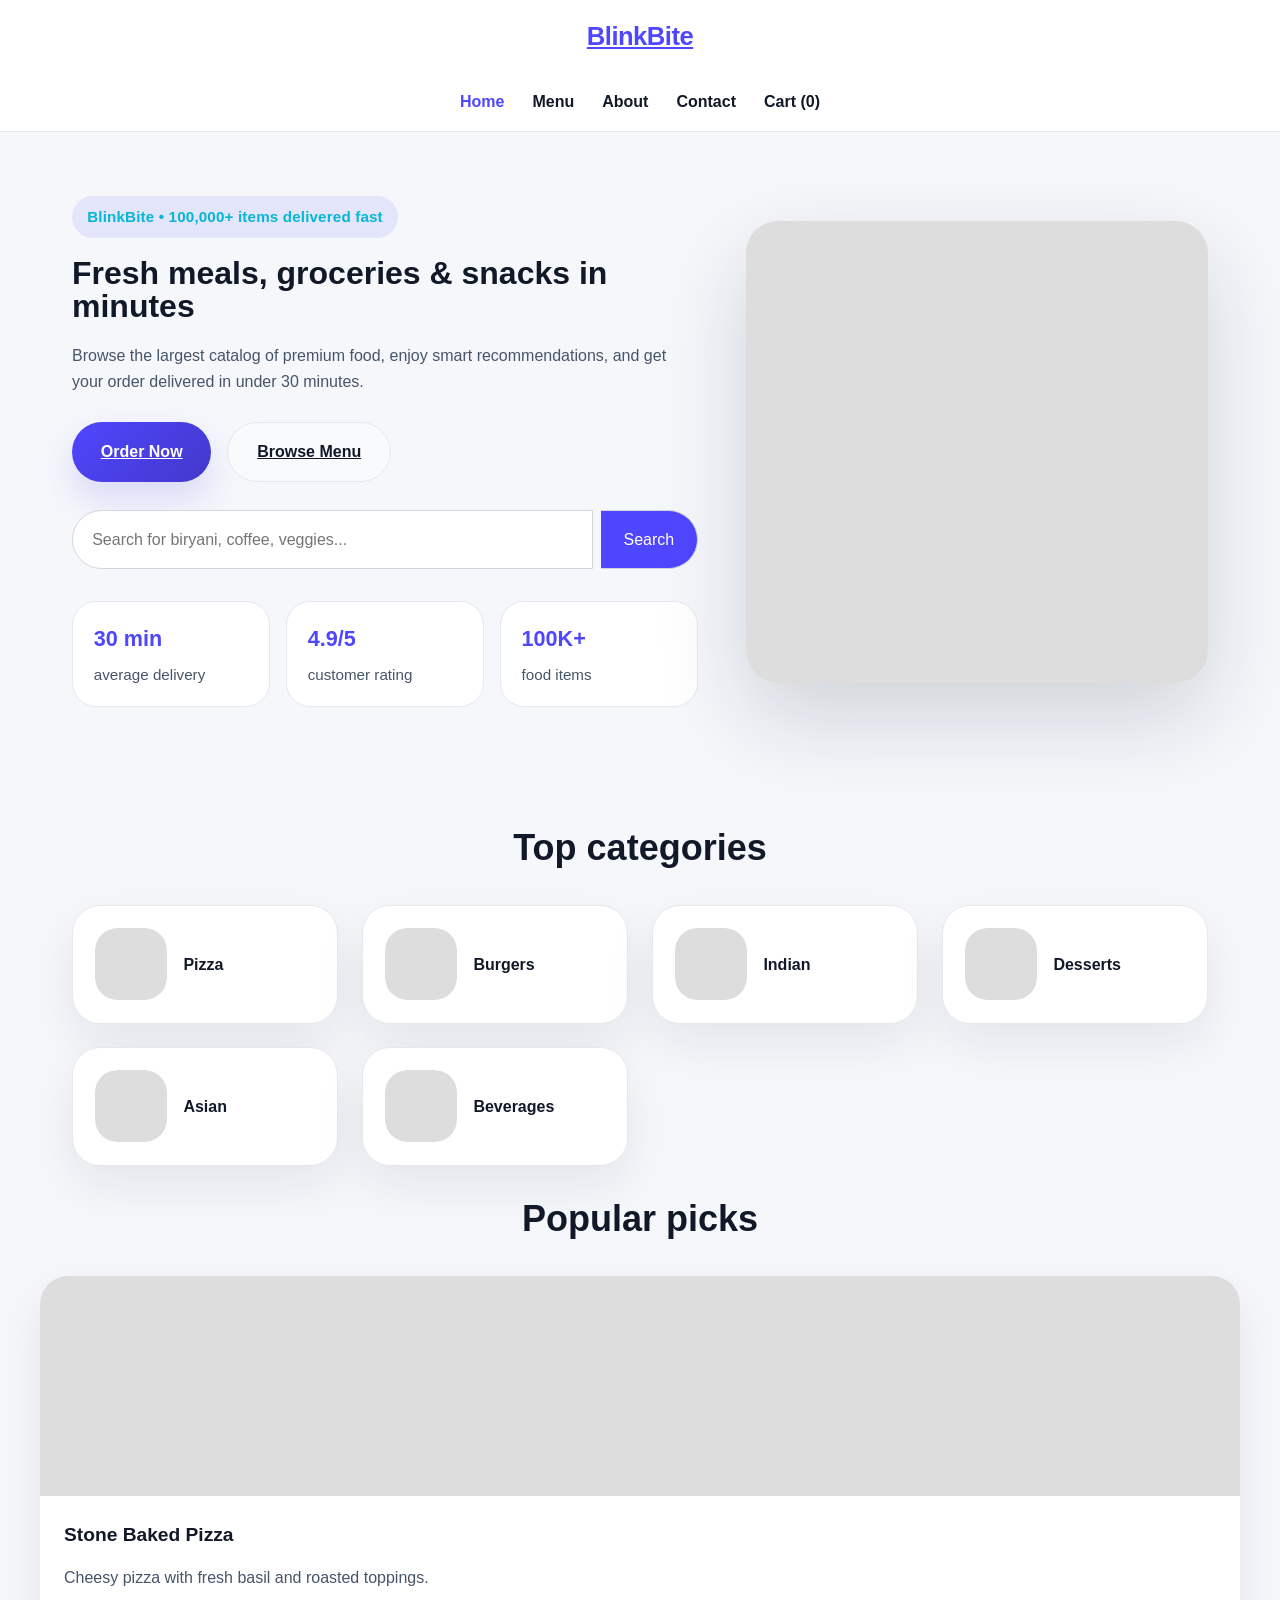
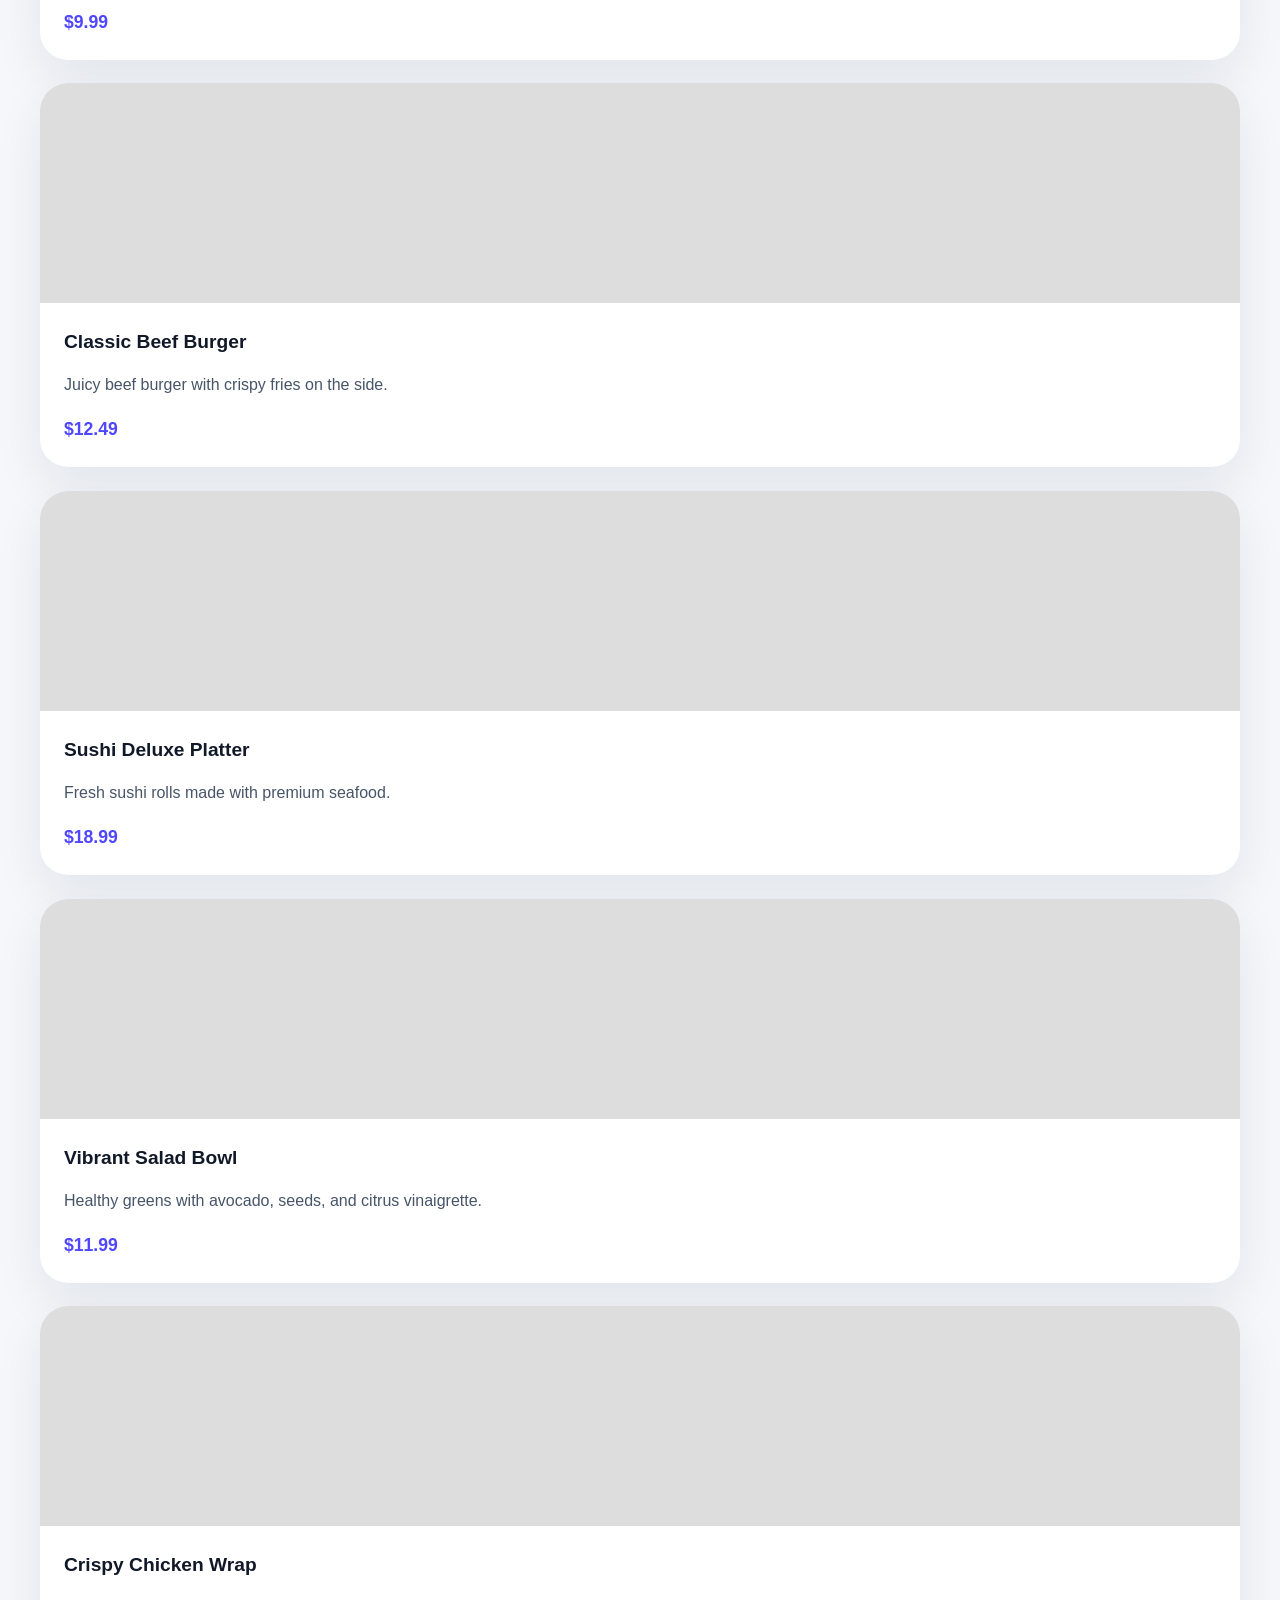
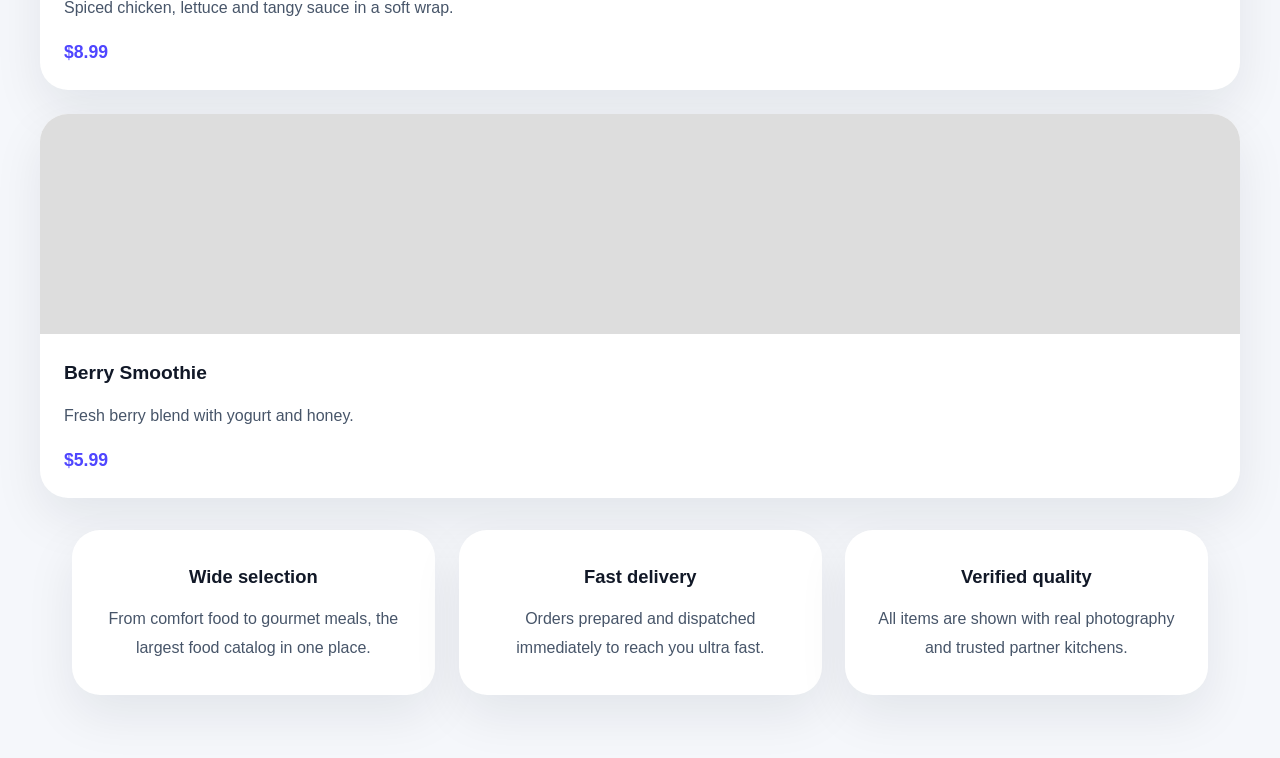
==== commit 17108d0d: "Add onerror fallback images to prevent ORB blocking on 404s" ====
--- a/index.html
+++ b/index.html
@@ -38,7 +38,7 @@
                 </div>
             </div>
             <div class="hero-image">
-                <img src="https://images.unsplash.com/photo-1517248135467-4c7edcad34c4?auto=format&fit=crop&w=950&q=80" alt="Fresh food delivery" loading="lazy">
+                <img src="https://images.unsplash.com/photo-1517248135467-4c7edcad34c4?auto=format&fit=crop&w=950&q=80" alt="Fresh food delivery" loading="lazy" onerror="this.src='[data-uri]'">
             </div>
         </section>
         <section class="top-categories">
--- a/styles.css
+++ b/styles.css
@@ -519,6 +519,18 @@
     font-size: 0.98rem;
 }
 
+.section-reveal {
+    opacity: 0;
+    transform: translateY(28px);
+    transition: opacity 0.75s ease, transform 0.75s ease;
+    will-change: opacity, transform;
+}
+
+.section-reveal.visible {
+    opacity: 1;
+    transform: translateY(0);
+}
+
 .quick-order-chip small {
     color: var(--muted);
     font-size: 0.92rem;
